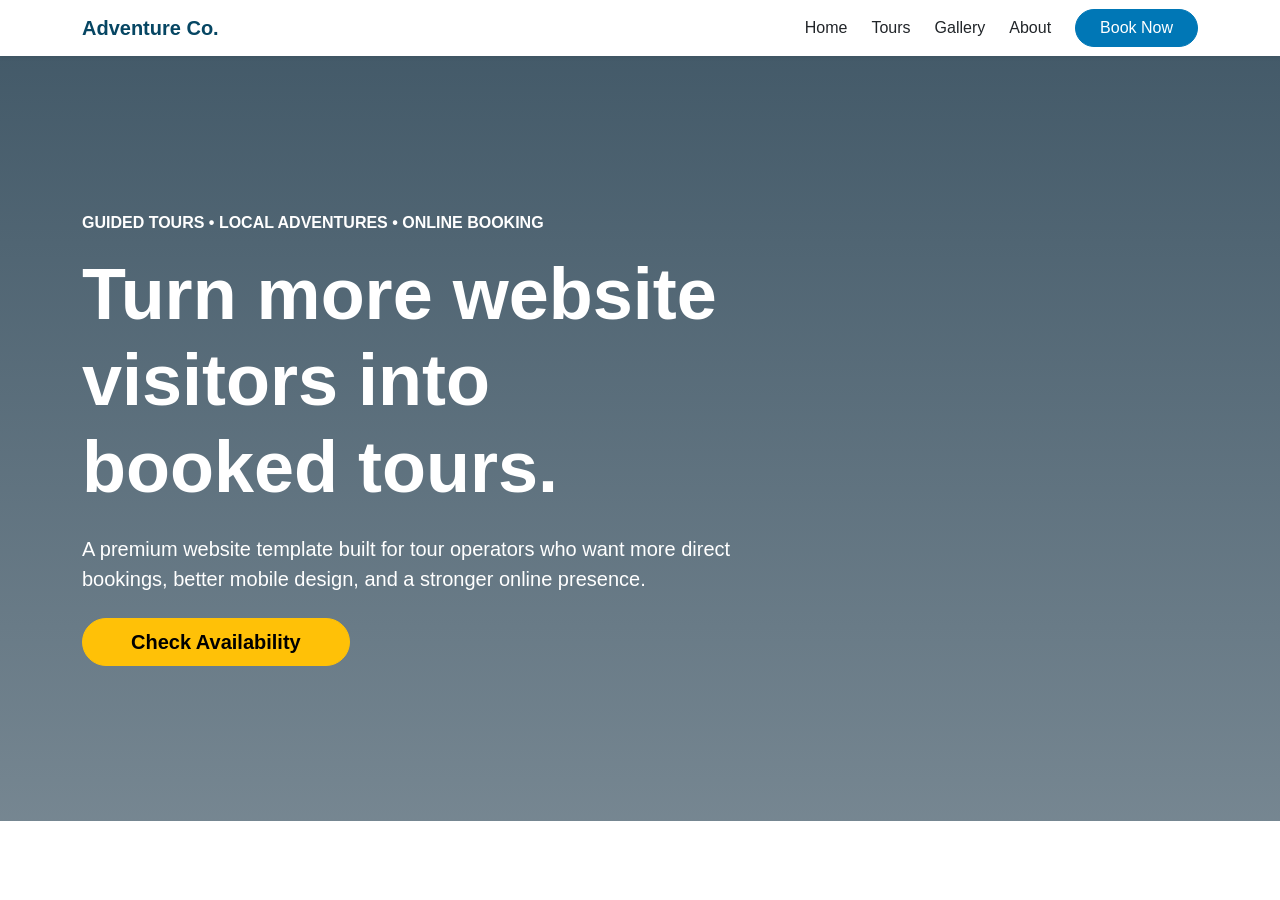
==== index.html @ 0d2ad024 "Add tourism website template" ====
<!DOCTYPE html>
<html lang="en">
<head>
<meta charset="UTF-8">
<meta name="viewport" content="width=device-width, initial-scale=1.0">

<title>Tour Operator Growth Template</title>

<link href="https://cdn.jsdelivr.net/npm/bootstrap@5.3.7/dist/css/bootstrap.min.css" rel="stylesheet">
<link rel="stylesheet" href="styles.css">

</head>

<body>

<header class="navbar navbar-expand-lg bg-white shadow-sm sticky-top">
  <div class="container">
    <a class="navbar-brand fw-bold" href="#">Adventure Co.</a>

    <nav class="ms-auto d-flex gap-4 align-items-center">
      <a href="#" class="nav-link">Home</a>
      <a href="#" class="nav-link">Tours</a>
      <a href="#" class="nav-link">Gallery</a>
      <a href="#" class="nav-link">About</a>
      <a href="#" class="btn btn-primary rounded-pill px-4">Book Now</a>
    </nav>
  </div>
</header>

<section class="hero d-flex align-items-center text-white">
  <div class="container">
    <div class="col-lg-7">
      <p class="text-uppercase fw-bold mb-3">Guided Tours • Local Adventures • Online Booking</p>
      <h1 class="display-2 fw-bold mb-4">Turn more website visitors into booked tours.</h1>
      <p class="lead mb-4">A premium website template built for tour operators who want more direct bookings, better mobile design, and a stronger online presence.</p>
      <a href="#" class="btn btn-warning btn-lg rounded-pill px-5 fw-bold">Check Availability</a>
    </div>
  </div>
</section>
<script src="script.js"></script>

</body>
</html>
---- styles.css ----
body {
  font-family: Arial, Helvetica, sans-serif;
}

.hero {
  min-height: 85vh;
  background:
    linear-gradient(rgba(5, 35, 55, 0.75), rgba(5, 35, 55, 0.55)),
    url("https://images.unsplash.com/photo-1507525428034-b723cf961d3e?auto=format&fit=crop&w=1800&q=80");
  background-size: cover;
  background-position: center;
}

.navbar-brand {
  color: #064663;
}

.btn-primary {
  background: #0077b6;
  border-color: #0077b6;
}
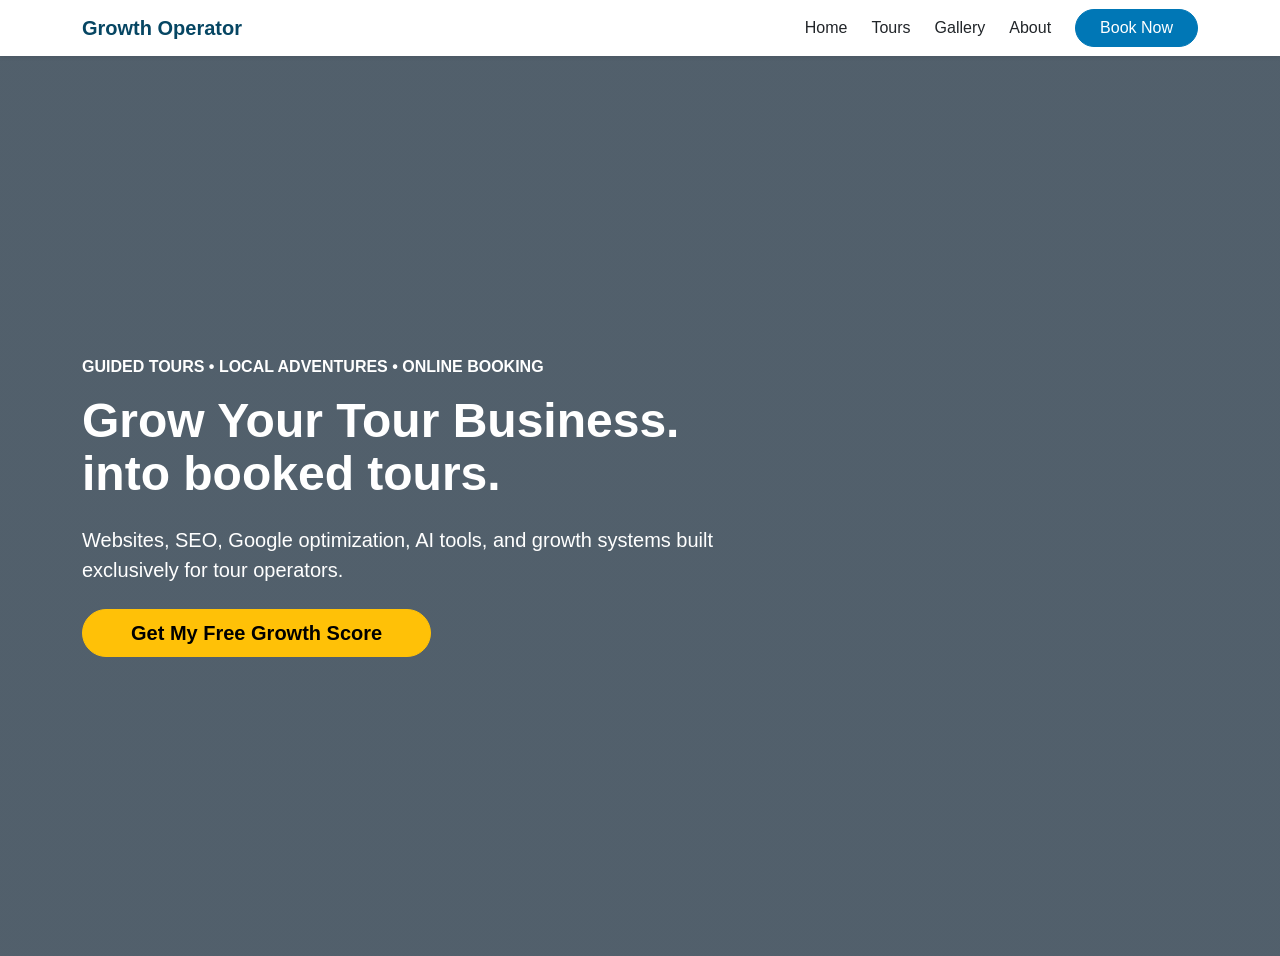
==== commit d372cfbf: "Built first version of Growth Score assessment" ====
--- a/index.html
+++ b/index.html
@@ -15,7 +15,7 @@
 
 <header class="navbar navbar-expand-lg bg-white shadow-sm sticky-top">
   <div class="container">
-    <a class="navbar-brand fw-bold" href="#">Adventure Co.</a>
+    <a class="navbar-brand fw-bold" href="#">Growth Operator</a>
 
     <nav class="ms-auto d-flex gap-4 align-items-center">
       <a href="#" class="nav-link">Home</a>
@@ -31,9 +31,9 @@
   <div class="container">
     <div class="col-lg-7">
       <p class="text-uppercase fw-bold mb-3">Guided Tours • Local Adventures • Online Booking</p>
-      <h1 class="display-2 fw-bold mb-4">Turn more website visitors into booked tours.</h1>
-      <p class="lead mb-4">A premium website template built for tour operators who want more direct bookings, better mobile design, and a stronger online presence.</p>
-      <a href="#" class="btn btn-warning btn-lg rounded-pill px-5 fw-bold">Check Availability</a>
+      <h1 class="display-2 fw-bold mb-4">Grow Your Tour Business. into booked tours.</h1>
+      <p class="lead mb-4">Websites, SEO, Google optimization, AI tools, and growth systems built exclusively for tour operators.</p>
+      <a href="#" class="btn btn-warning btn-lg rounded-pill px-5 fw-bold">Get My Free Growth Score</a>
     </div>
   </div>
 </section>
--- a/styles.css
+++ b/styles.css
@@ -18,4 +18,92 @@
 .btn-primary {
   background: #0077b6;
   border-color: #0077b6;
+}/* ==========================
+   Growth Score Page
+========================== */
+
+.hero {
+    min-height: 100vh;
+    background:
+        linear-gradient(rgba(8,28,45,.70), rgba(8,28,45,.70)),
+        url("Assets/hero.jpg");
+    background-size: cover;
+    background-position: center;
+    display: flex;
+    justify-content: center;
+    align-items: center;
+    padding: 60px 20px;
+}
+
+.hero-content{
+    max-width:700px;
+    width:100%;
+    background:white;
+    border-radius:18px;
+    padding:50px;
+    box-shadow:0 25px 60px rgba(0,0,0,.25);
+}
+
+.eyebrow{
+    color:#0b7dc4;
+    font-weight:700;
+    letter-spacing:2px;
+    text-transform:uppercase;
+    margin-bottom:10px;
+}
+
+.hero h1{
+    font-size:48px;
+    line-height:1.1;
+    margin-bottom:20px;
+}
+
+.hero-text{
+    font-size:20px;
+    color:#666;
+    margin-bottom:35px;
+}
+
+.progress{
+    display:inline-block;
+    background:#e9f4ff;
+    color:#0b7dc4;
+    padding:10px 18px;
+    border-radius:30px;
+    font-weight:700;
+    margin-bottom:30px;
+}
+
+form{
+    display:flex;
+    flex-direction:column;
+    gap:18px;
+}
+
+label{
+    font-weight:600;
+}
+
+input,
+select{
+    padding:16px;
+    border:1px solid #ddd;
+    border-radius:10px;
+    font-size:16px;
+}
+
+button{
+    margin-top:15px;
+    background:#0b7dc4;
+    color:white;
+    border:none;
+    border-radius:12px;
+    padding:18px;
+    font-size:18px;
+    cursor:pointer;
+    transition:.2s;
+}
+
+button:hover{
+    transform:translateY(-2px);
 }
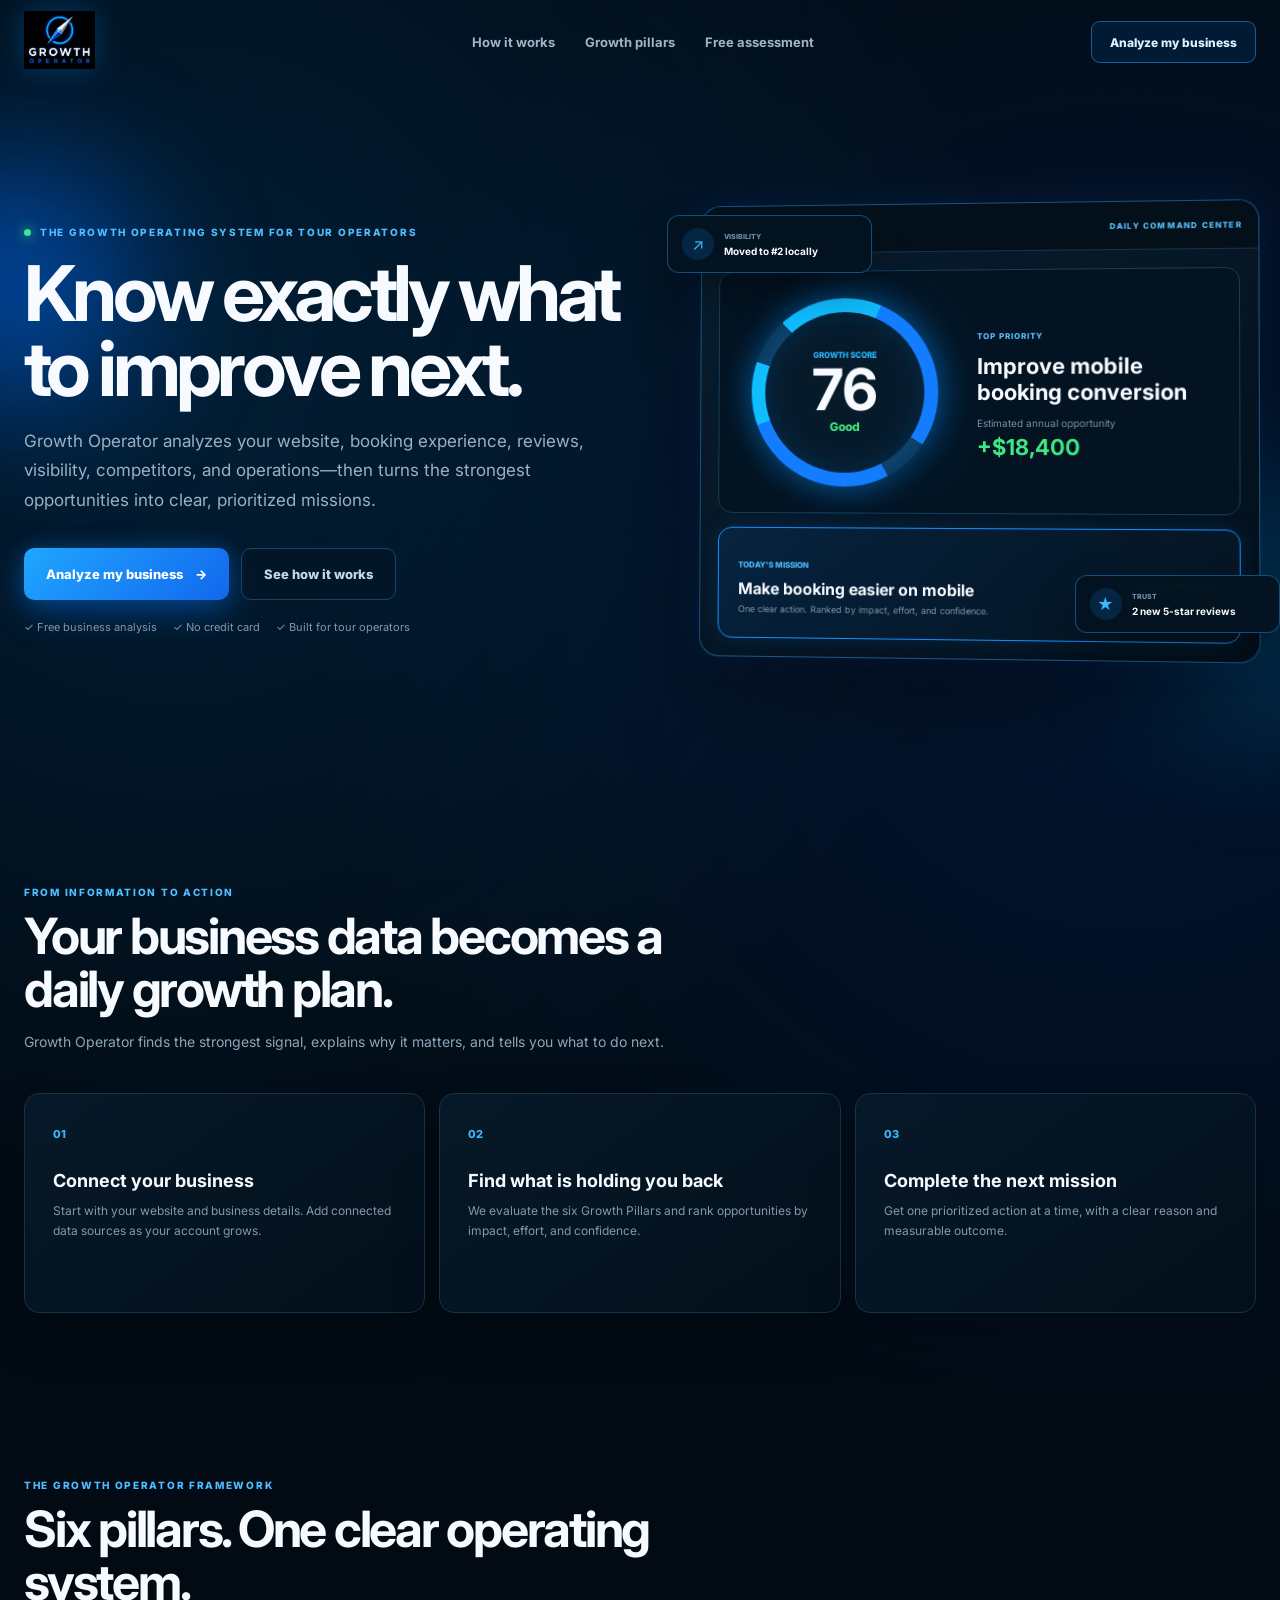
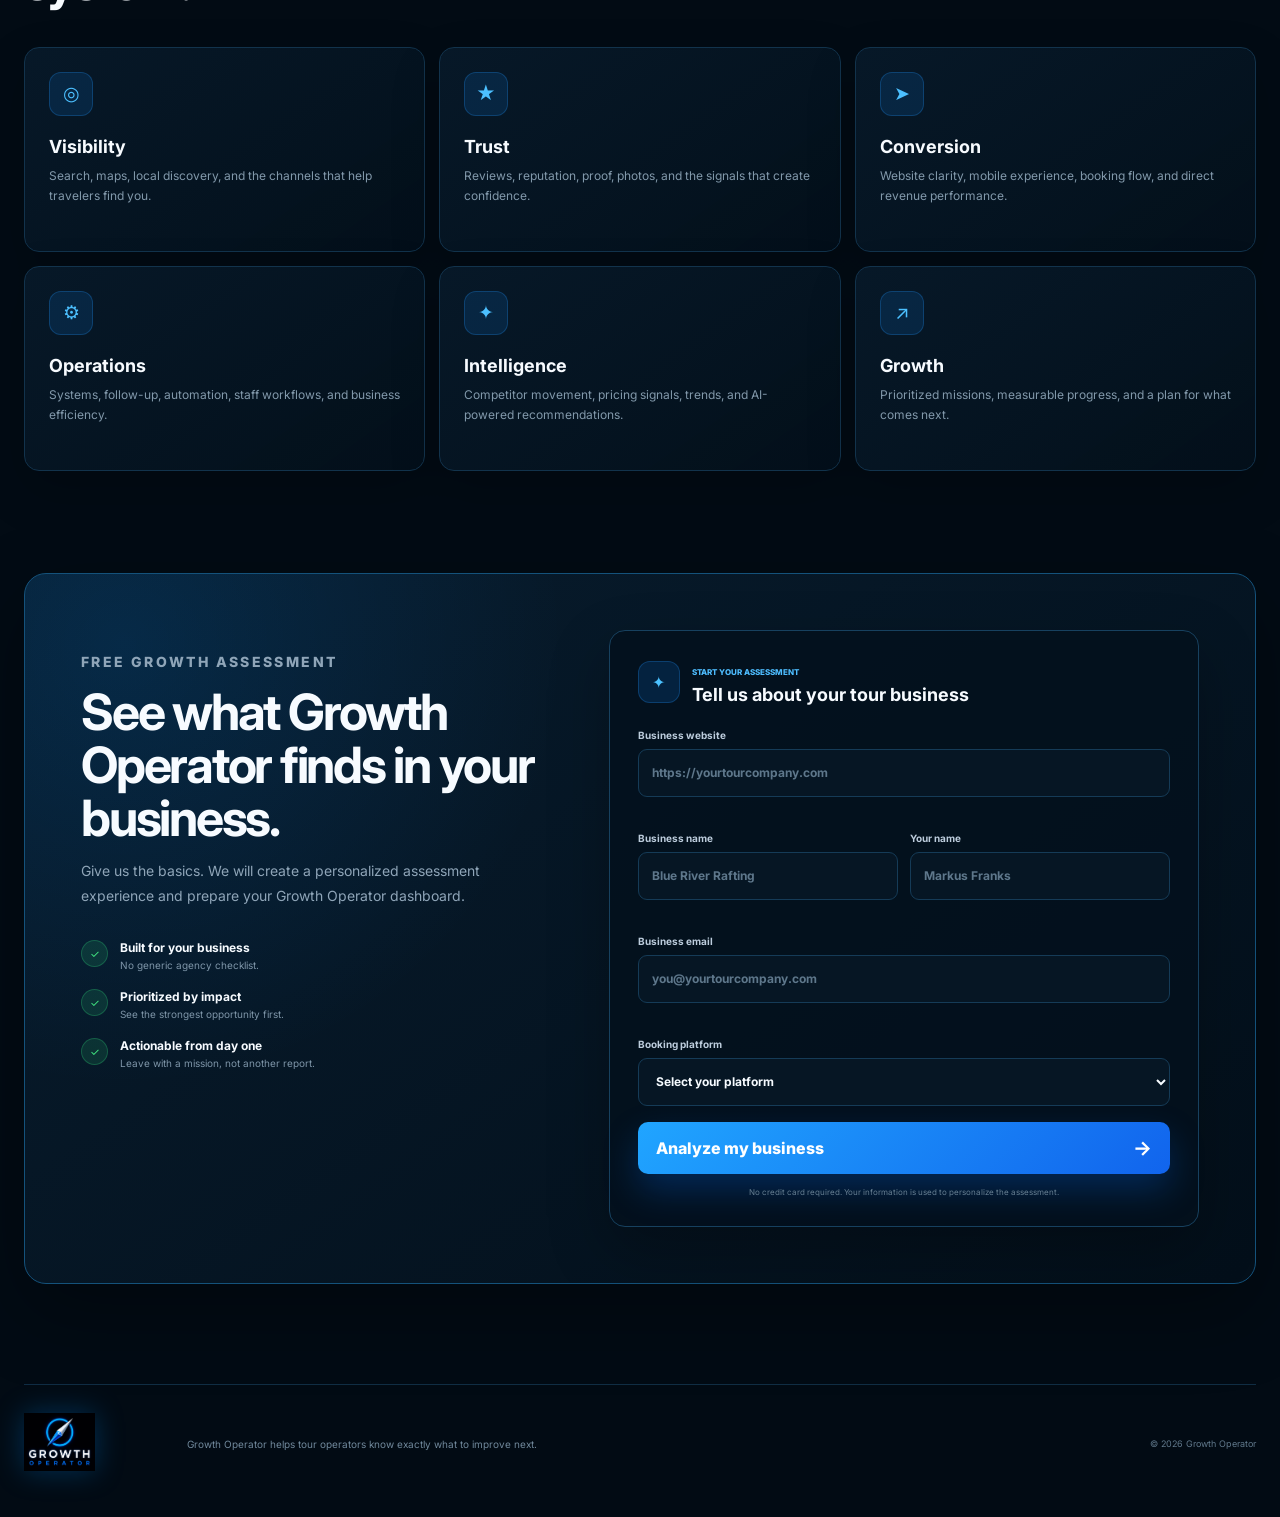
==== commit 7677af57: "feat: connect personalized growth analysis to mission workflow - Add Growth Brief and more human ope" ====
--- a/index.html
+++ b/index.html
@@ -1,43 +1,110 @@
 <!DOCTYPE html>
 <html lang="en">
 <head>
-<meta charset="UTF-8">
-<meta name="viewport" content="width=device-width, initial-scale=1.0">
+  <meta charset="UTF-8">
+  <meta name="viewport" content="width=device-width, initial-scale=1.0">
+  <meta name="description" content="Growth Operator analyzes your tour business and tells you exactly what to improve next.">
+  <title>Growth Operator — Know What To Improve Next</title>
+  <link rel="icon" href="Assets/favicon.svg" type="image/svg+xml">
+  <link rel="stylesheet" href="styles.css">
+</head>
+<body class="assessment-page">
+  <header class="public-header">
+    <a class="public-brand" href="index.html" aria-label="Growth Operator home">
+      <img src="Assets/growth-operator-logo.png" alt="Growth Operator">
+    </a>
+    <nav class="public-nav" aria-label="Main navigation">
+      <a href="#how-it-works">How it works</a>
+      <a href="#pillars">Growth pillars</a>
+      <a href="#assessment">Free assessment</a>
+    </nav>
+    <a class="header-cta" href="#assessment">Analyze my business</a>
+  </header>
 
-<title>Tour Operator Growth Template</title>
+  <main>
+    <section class="assessment-hero">
+      <div class="hero-glow hero-glow-one"></div>
+      <div class="hero-glow hero-glow-two"></div>
+      <div class="hero-copy">
+        <p class="hero-kicker"><span></span> THE GROWTH OPERATING SYSTEM FOR TOUR OPERATORS</p>
+        <h1>Know exactly what to improve next.</h1>
+        <p class="hero-subtitle">Growth Operator analyzes your website, booking experience, reviews, visibility, competitors, and operations—then turns the strongest opportunities into clear, prioritized missions.</p>
+        <div class="hero-actions">
+          <a class="hero-primary" href="#assessment">Analyze my business <span>→</span></a>
+          <a class="hero-secondary" href="#how-it-works">See how it works</a>
+        </div>
+        <div class="hero-proof" aria-label="Assessment benefits">
+          <span>✓ Free business analysis</span><span>✓ No credit card</span><span>✓ Built for tour operators</span>
+        </div>
+      </div>
 
-<link href="https://cdn.jsdelivr.net/npm/bootstrap@5.3.7/dist/css/bootstrap.min.css" rel="stylesheet">
-<link rel="stylesheet" href="styles.css">
+      <div class="hero-product" aria-label="Growth Operator product preview">
+        <div class="preview-window">
+          <div class="preview-topbar"><span class="preview-dot"></span><span class="preview-dot"></span><span class="preview-dot"></span><small>DAILY COMMAND CENTER</small></div>
+          <div class="preview-body">
+            <div class="preview-score-card">
+              <div class="mini-score-ring"><div><small>GROWTH SCORE</small><strong>76</strong><span>Good</span></div></div>
+              <div class="preview-score-copy"><small>TOP PRIORITY</small><strong>Improve mobile booking conversion</strong><p>Estimated annual opportunity</p><b>+$18,400</b></div>
+            </div>
+            <div class="preview-mission-card"><div><small>TODAY'S MISSION</small><strong>Make booking easier on mobile</strong><p>One clear action. Ranked by impact, effort, and confidence.</p></div><span>94% confidence</span></div>
+          </div>
+        </div>
+        <div class="floating-insight insight-one"><span class="insight-icon">↗</span><div><small>VISIBILITY</small><strong>Moved to #2 locally</strong></div></div>
+        <div class="floating-insight insight-two"><span class="insight-icon">★</span><div><small>TRUST</small><strong>2 new 5-star reviews</strong></div></div>
+      </div>
+    </section>
 
-</head>
+    <section class="how-section" id="how-it-works">
+      <div class="section-intro"><p class="section-kicker">FROM INFORMATION TO ACTION</p><h2>Your business data becomes a daily growth plan.</h2><p>Growth Operator finds the strongest signal, explains why it matters, and tells you what to do next.</p></div>
+      <div class="how-grid">
+        <article><span>01</span><h3>Connect your business</h3><p>Start with your website and business details. Add connected data sources as your account grows.</p></article>
+        <article><span>02</span><h3>Find what is holding you back</h3><p>We evaluate the six Growth Pillars and rank opportunities by impact, effort, and confidence.</p></article>
+        <article><span>03</span><h3>Complete the next mission</h3><p>Get one prioritized action at a time, with a clear reason and measurable outcome.</p></article>
+      </div>
+    </section>
 
-<body>
+    <section class="pillars-section" id="pillars">
+      <div class="section-intro"><p class="section-kicker">THE GROWTH OPERATOR FRAMEWORK</p><h2>Six pillars. One clear operating system.</h2></div>
+      <div class="pillars-grid">
+        <article><span>◎</span><h3>Visibility</h3><p>Search, maps, local discovery, and the channels that help travelers find you.</p></article>
+        <article><span>★</span><h3>Trust</h3><p>Reviews, reputation, proof, photos, and the signals that create confidence.</p></article>
+        <article><span>➤</span><h3>Conversion</h3><p>Website clarity, mobile experience, booking flow, and direct revenue performance.</p></article>
+        <article><span>⚙</span><h3>Operations</h3><p>Systems, follow-up, automation, staff workflows, and business efficiency.</p></article>
+        <article><span>✦</span><h3>Intelligence</h3><p>Competitor movement, pricing signals, trends, and AI-powered recommendations.</p></article>
+        <article><span>↗</span><h3>Growth</h3><p>Prioritized missions, measurable progress, and a plan for what comes next.</p></article>
+      </div>
+    </section>
 
-<header class="navbar navbar-expand-lg bg-white shadow-sm sticky-top">
-  <div class="container">
-    <a class="navbar-brand fw-bold" href="#">Growth Operator</a>
+    <section class="assessment-section" id="assessment">
+      <div class="assessment-copy">
+        <p class="section-kicker">FREE GROWTH ASSESSMENT</p><h2>See what Growth Operator finds in your business.</h2>
+        <p>Give us the basics. We will create a personalized assessment experience and prepare your Growth Operator dashboard.</p>
+        <div class="assessment-promise">
+          <div><span>✓</span><p><strong>Built for your business</strong><small>No generic agency checklist.</small></p></div>
+          <div><span>✓</span><p><strong>Prioritized by impact</strong><small>See the strongest opportunity first.</small></p></div>
+          <div><span>✓</span><p><strong>Actionable from day one</strong><small>Leave with a mission, not another report.</small></p></div>
+        </div>
+      </div>
+      <form class="assessment-form" id="assessment-form" novalidate>
+        <div class="form-heading"><span class="form-logo-mark">✦</span><div><small>START YOUR ASSESSMENT</small><h3>Tell us about your tour business</h3></div></div>
+        <label>Business website<input id="business-website" name="website" type="url" placeholder="https://yourtourcompany.com" autocomplete="url" required><small class="field-error" data-error-for="business-website"></small></label>
+        <div class="form-row">
+          <label>Business name<input id="business-name" name="businessName" type="text" placeholder="Blue River Rafting" autocomplete="organization" required><small class="field-error" data-error-for="business-name"></small></label>
+          <label>Your name<input id="owner-name" name="ownerName" type="text" placeholder="Markus Franks" autocomplete="name" required><small class="field-error" data-error-for="owner-name"></small></label>
+        </div>
+        <label>Business email<input id="business-email" name="email" type="email" placeholder="you@yourtourcompany.com" autocomplete="email" required><small class="field-error" data-error-for="business-email"></small></label>
+        <label>Booking platform<select id="booking-platform" name="bookingPlatform"><option value="">Select your platform</option><option>FareHarbor</option><option>Peek Pro</option><option>Rezdy</option><option>Checkfront</option><option>Bókun</option><option>Xola</option><option>Other</option><option>Not sure</option></select></label>
+        <button class="assessment-submit" id="assessment-submit" type="submit"><span>Analyze my business</span><b>→</b></button>
+        <p class="form-note">No credit card required. Your information is used to personalize the assessment.</p>
+      </form>
+    </section>
+  </main>
 
-    <nav class="ms-auto d-flex gap-4 align-items-center">
-      <a href="#" class="nav-link">Home</a>
-      <a href="#" class="nav-link">Tours</a>
-      <a href="#" class="nav-link">Gallery</a>
-      <a href="#" class="nav-link">About</a>
-      <a href="#" class="btn btn-primary rounded-pill px-4">Book Now</a>
-    </nav>
+  <footer class="public-footer"><a class="footer-brand" href="index.html"><img src="Assets/growth-operator-logo.png" alt="Growth Operator"></a><p>Growth Operator helps tour operators know exactly what to improve next.</p><small>© <span id="footer-year"></span> Growth Operator</small></footer>
+
+  <div class="scan-overlay" id="scan-overlay" aria-hidden="true">
+    <div class="scan-panel"><img src="Assets/growth-operator-logo.png" alt="" aria-hidden="true"><p class="section-kicker">GROWTH OPERATOR</p><h2>Preparing your business analysis</h2><p id="scan-business-label">Connecting to your business...</p><div class="scan-progress"><span id="scan-progress-bar"></span></div><div class="scan-status" id="scan-status" aria-live="polite"></div><button class="scan-cancel" id="scan-cancel" type="button">Cancel</button></div>
   </div>
-</header>
-
-<section class="hero d-flex align-items-center text-white">
-  <div class="container">
-    <div class="col-lg-7">
-      <p class="text-uppercase fw-bold mb-3">Guided Tours • Local Adventures • Online Booking</p>
-      <h1 class="display-2 fw-bold mb-4">Grow Your Tour Business. into booked tours.</h1>
-      <p class="lead mb-4">Websites, SEO, Google optimization, AI tools, and growth systems built exclusively for tour operators.</p>
-      <a href="#" class="btn btn-warning btn-lg rounded-pill px-5 fw-bold">Get My Free Growth Score</a>
-    </div>
-  </div>
-</section>
-<script src="script.js"></script>
-
+  <script src="script.js"></script>
 </body>
 </html>
--- a/styles.css
+++ b/styles.css
@@ -1,109 +1,133 @@
-body {
-  font-family: Arial, Helvetica, sans-serif;
+@import url('https://fonts.googleapis.com/css2?family=Inter:wght@400;500;600;700;800&display=swap');
+
+:root{--bg:#020c17;--bg-2:#061322;--panel:#071827;--panel-2:#0a1d2f;--line:#12324b;--text:#f7fbff;--muted:#8ea4b8;--blue:#168cff;--blue-2:#00b8ff;--green:#40dd78;--gold:#ffc21a;--purple:#bb4cff;--orange:#ff792a;--shadow:0 18px 45px rgba(0,0,0,.32)}
+*{box-sizing:border-box}html{scroll-behavior:smooth}body{margin:0;background:radial-gradient(circle at 60% -10%,rgba(0,121,255,.1),transparent 32%),var(--bg);color:var(--text);font-family:Inter,Arial,sans-serif;min-width:1180px}button,a{font:inherit}.app-shell{display:grid;grid-template-columns:188px 1fr;min-height:100vh}.sidebar{position:sticky;top:0;height:100vh;padding:18px 14px 16px;border-right:1px solid var(--line);background:linear-gradient(180deg,#020c16 0%,#04111d 100%);display:flex;flex-direction:column;z-index:20}.brand{display:flex;align-items:center;gap:12px;text-decoration:none;color:white;margin:0 4px 20px}.brand-mark{width:58px;height:58px;border-radius:50%;display:grid;place-items:center;position:relative;background:radial-gradient(circle,#0d2640 35%,#006fff 38%,#00b6ff 52%,transparent 55%);filter:drop-shadow(0 0 14px rgba(0,140,255,.8))}.brand-mark span{width:34px;height:8px;border-radius:100% 10% 100% 10%;background:white;transform:rotate(-43deg);box-shadow:0 0 8px white}.brand-name{display:grid;gap:3px;letter-spacing:.17em}.brand-name strong{font-size:14px}.brand-name small{font-size:11px;color:#18b7ff;font-weight:800}.nav{display:grid;gap:3px}.nav-link{height:39px;border-radius:8px;display:flex;align-items:center;gap:11px;padding:0 11px;color:#a9b9c8;text-decoration:none;font-size:12px;font-weight:600;transition:.2s}.nav-link span{width:19px;text-align:center;font-size:15px}.nav-link:hover,.nav-link.active{background:linear-gradient(90deg,rgba(18,129,255,.22),rgba(18,129,255,.07));color:#eaf7ff;box-shadow:inset 0 0 0 1px rgba(27,146,255,.09)}.nav-link.active span{color:#4cb5ff}.sidebar-card{border:1px solid var(--line);border-radius:10px;background:#061625;padding:10px;margin-top:14px}.user-card{display:flex;gap:9px;align-items:center}.mini-avatar,.avatar{display:grid;place-items:center;border-radius:50%;background:linear-gradient(145deg,#1b9eff,#1268dc);color:#fff;font-weight:800}.mini-avatar{width:30px;height:30px;font-size:10px}.sidebar-card div,.sidebar-card{font-size:10px}.sidebar-card strong{display:block;font-size:10px}.sidebar-card small{display:block;color:var(--muted);margin-top:3px}.plan-card button{width:100%;margin-top:10px;border:1px solid #16507c;background:transparent;color:#25b6ff;border-radius:6px;padding:7px;font-size:10px;font-weight:700}.sidebar-help{margin-top:auto;display:flex;gap:9px;align-items:center;color:#b7c4d0;font-size:10px}.sidebar-help>span{width:23px;height:23px;display:grid;place-items:center;border:1px solid var(--line);border-radius:50%}.sidebar-help small{display:block;color:var(--muted);margin-top:2px}.main-content{padding:20px 24px 32px;max-width:1510px;width:100%;margin:0 auto}.topbar{display:flex;align-items:center;justify-content:space-between;margin-bottom:16px}.topbar h1{margin:3px 0 5px;font-size:29px;letter-spacing:-.035em}.topbar h1 span{font-size:22px}.topbar>div>p:last-child{margin:0;color:var(--muted);font-size:12px}.eyebrow{margin:0;color:#55b9ff;font-size:9px;font-weight:800;letter-spacing:.17em}.top-actions{display:flex;align-items:center;gap:10px}.date-control,.icon-button,.avatar{border:1px solid var(--line);background:#061523;color:#c9d7e4}.date-control{height:39px;border-radius:9px;padding:0 14px;display:flex;align-items:center;gap:10px;font-size:11px;font-weight:700}.icon-button{width:39px;height:39px;border-radius:50%;position:relative}.icon-button b{position:absolute;top:-3px;right:-2px;background:#167cff;color:white;border-radius:12px;padding:2px 5px;font-size:8px}.avatar{width:39px;height:39px;border:2px solid #27465e;font-size:10px}.card{background:linear-gradient(145deg,rgba(9,29,47,.97),rgba(4,19,32,.98));border:1px solid var(--line);box-shadow:var(--shadow);border-radius:13px}.summary-grid{display:grid;grid-template-columns:445px 1fr;gap:12px}.score-overview{min-height:196px;display:grid;grid-template-columns:240px 1fr;padding:16px}.score-ring{width:184px;height:184px;border-radius:50%;margin:auto;display:grid;place-items:center;background:conic-gradient(var(--blue-2) 0 76%,rgba(18,55,84,.85) 76% 100%);box-shadow:0 0 32px rgba(0,142,255,.34);position:relative}.score-ring:before{content:"";position:absolute;inset:14px;border-radius:50%;background:radial-gradient(circle,#081a29 55%,#061421 73%);box-shadow:inset 0 0 28px rgba(0,122,255,.24)}.score-ring div{position:relative;text-align:center;display:grid}.score-ring small{font-size:9px;color:#25a8ff;font-weight:800}.score-ring strong{font-size:55px;line-height:1.08}.score-ring span{font-size:12px;color:var(--green);font-weight:700}.score-trend{display:flex;flex-direction:column;justify-content:center}.score-trend strong{font-size:17px}.score-trend span{color:var(--muted);font-size:11px;margin:3px 0 10px}.score-trend svg{width:100%;height:70px;overflow:visible}.score-trend polyline{fill:none;stroke:#149dff;stroke-width:3;filter:drop-shadow(0 0 5px #078bff)}.score-trend small{color:#8098ab;font-size:9px}.kpi-area{display:grid;gap:12px}.kpi-strip{display:grid;grid-template-columns:repeat(4,1fr);gap:10px}.kpi-card{min-height:112px;padding:14px;text-align:center;position:relative}.kpi-card .kpi-icon{position:absolute;left:15px;top:15px;width:34px;height:34px;border-radius:50%;display:grid;place-items:center;background:#0a2639;font-size:16px}.kpi-card strong{display:block;font-size:25px;margin-top:4px}.kpi-card p{font-size:10px;color:#c3d0dc;margin:5px 0}.kpi-card small{font-size:9px;font-weight:700}.kpi-card.green strong,.kpi-card.green small{color:var(--green)}.kpi-card.gold strong,.kpi-card.gold small{color:var(--gold)}.kpi-card.purple strong,.kpi-card.purple small{color:var(--purple)}.kpi-card.orange strong,.kpi-card.orange small{color:var(--orange)}.green .kpi-icon{color:var(--green);border:1px solid rgba(64,221,120,.3)}.gold .kpi-icon{color:var(--gold);border:1px solid rgba(255,194,26,.3)}.purple .kpi-icon{color:var(--purple);border:1px solid rgba(187,76,255,.3)}.orange .kpi-icon{color:var(--orange);border:1px solid rgba(255,121,42,.3)}.streak-card{min-height:72px;padding:11px 18px;display:flex;align-items:center;justify-content:space-between}.streak-copy{display:flex;gap:12px;align-items:center}.streak-copy strong{font-size:12px;display:block}.streak-copy small{font-size:9px;color:var(--muted)}.streak-logo,.plan-logo{width:36px;height:36px;border:2px solid #1597ff;border-radius:50%;display:grid;place-items:center;color:white;box-shadow:0 0 15px rgba(0,148,255,.5);transform:rotate(-35deg)}.streak-track{display:flex;align-items:center;position:relative}.streak-track:before{content:"";position:absolute;left:12px;right:12px;height:4px;background:#167ef0;box-shadow:0 0 10px #138dff}.streak-track i{position:relative;width:26px;height:26px;border-radius:50%;display:grid;place-items:center;background:#157ff1;margin-left:18px;font-style:normal;font-size:10px;box-shadow:0 0 9px rgba(0,139,255,.6)}.streak-track .current{background:white;color:#1678e8;border:3px solid #168cff;font-weight:800;font-size:12px}.mission-layout{display:grid;grid-template-columns:minmax(0,2.15fr) minmax(330px,.85fr);gap:12px;margin-top:12px}.mission-card{min-height:330px;padding:19px 23px 0;overflow:hidden;position:relative}.glow-card{border-color:#168cff;box-shadow:0 0 0 1px rgba(18,145,255,.5),0 0 25px rgba(0,127,255,.35),var(--shadow)}.mission-label{display:flex;align-items:center;gap:8px;color:#1cb1ff;font-size:9px;font-weight:800;letter-spacing:.06em}.mission-label>span{width:25px;height:25px;border-radius:50%;display:grid;place-items:center;background:#10325a;color:#55c2ff}.mission-label b{margin-left:auto;color:#ff8a18}.mission-content{display:grid;grid-template-columns:minmax(440px,1fr) 175px 190px;gap:20px;height:287px}.mission-copy{padding-top:14px}.mission-title-row{display:flex;align-items:flex-start;gap:16px}.mission-number{width:54px;height:62px;display:grid;place-items:center;font-size:25px;font-weight:800;background:#071827;clip-path:polygon(50% 0,90% 20%,90% 80%,50% 100%,10% 80%,10% 20%);border:1px solid #168cff;filter:drop-shadow(0 0 10px rgba(0,142,255,.7));flex:0 0 auto}.mission-title-row h2{font-size:29px;line-height:1.11;margin:4px 0 0;letter-spacing:-.035em}.mission-copy>p{max-width:590px;color:#9cb0c1;font-size:11px;line-height:1.7;margin:12px 0 15px}.mission-metrics{display:grid;grid-template-columns:1fr 1fr 1.15fr;gap:12px}.mission-metrics>div{padding-right:10px;border-right:1px solid var(--line)}.mission-metrics>div:last-child{border:0}.mission-metrics small{font-size:8px;color:#7f96a9;font-weight:800;display:block;margin-bottom:6px}.mission-metrics strong{font-size:12px}.dot{width:10px;height:10px;border-radius:50%;display:inline-block;margin-right:6px}.dot.easy{background:var(--green);box-shadow:0 0 8px var(--green)}.confidence{color:var(--green);display:block}.confidence-bar{display:block;height:5px;background:#122b3e;border-radius:4px;margin-top:5px}.confidence-bar i{display:block;width:94%;height:100%;border-radius:4px;background:var(--green);box-shadow:0 0 7px rgba(64,221,120,.55)}.mission-actions{display:flex;gap:10px;margin-top:15px}.primary-button,.secondary-button{height:42px;border-radius:7px;padding:0 24px;font-weight:800;font-size:11px;cursor:pointer}.primary-button{border:0;color:white;background:linear-gradient(135deg,#1b9cff,#1468ed);box-shadow:0 0 18px rgba(0,130,255,.38)}.secondary-button{border:1px solid #1b5986;color:#cde8fb;background:rgba(4,18,30,.65)}.revenue-box{align-self:start;margin-top:52px;border:1px solid var(--line);border-radius:8px;padding:15px;background:rgba(5,20,33,.78)}.revenue-box small{font-size:8px;color:#8498aa;font-weight:800}.revenue-box strong{display:block;font-size:26px;margin:7px 0}.revenue-box span{font-size:10px;color:#a7b7c4}.phone-preview{align-self:end;height:267px;width:174px;border:5px solid #849bb1;border-radius:27px 27px 0 0;transform:rotate(2.5deg);background:#02080d;padding:7px;box-shadow:0 0 22px rgba(80,166,255,.42);position:relative}.phone-speaker{position:absolute;top:5px;left:50%;transform:translateX(-50%);width:45px;height:5px;border-radius:4px;background:#31404c}.phone-screen{height:100%;border-radius:18px 18px 0 0;background:linear-gradient(rgba(2,8,13,.2),rgba(2,8,13,.9)),radial-gradient(circle at 70% 5%,#6b421f,#10202e 65%);padding:13px 9px;color:white;overflow:hidden}.phone-screen small{font-size:7px}.phone-screen p{font-size:7px;margin:10px 0 24px}.phone-screen h3{font-size:17px;line-height:1.2;margin:0 0 6px}.phone-screen span{font-size:7px;color:#d6dde3}.phone-screen button{display:block;border:0;border-radius:3px;background:#147ae7;color:white;font-size:7px;padding:8px 13px;margin:12px 0}.phone-image{background:#fff;margin:0 -9px;padding:9px;height:82px;display:flex;gap:4px}.phone-image i{flex:1;border-radius:4px;background:linear-gradient(135deg,#ff9250,#35a9d8)}.health-card{padding:18px 19px}.section-heading{display:flex;justify-content:space-between;align-items:flex-start;margin-bottom:14px}.section-heading h2{font-size:16px;margin:4px 0 0}.text-button{border:0;background:transparent;color:#22a9ff;font-size:9px;font-weight:700}.health-list{display:grid;gap:12px}.health-row{display:grid;grid-template-columns:42px 1fr 55px;gap:10px;align-items:center;background:transparent;border:0;color:inherit;text-align:left;padding:4px;cursor:pointer}.health-row:hover{transform:translateX(3px)}.health-icon,.timeline-icon,.opportunity-icon{border-radius:50%;display:grid;place-items:center}.health-icon{width:36px;height:36px;font-size:16px}.health-icon.blue,.timeline-icon.blue,.opportunity-icon.blue{background:rgba(18,142,255,.17);color:#43b8ff}.health-icon.green,.timeline-icon.green{background:rgba(64,221,120,.15);color:var(--green)}.health-icon.orange{background:rgba(255,121,42,.16);color:var(--orange)}.health-icon.purple,.timeline-icon.purple,.opportunity-icon.purple{background:rgba(187,76,255,.16);color:var(--purple)}.health-row div strong{font-size:11px}.health-row div>span{display:block;height:5px;border-radius:5px;background:#112c40;margin-top:8px}.health-row div>span i{display:block;width:var(--value);height:100%;border-radius:5px;background:linear-gradient(90deg,#168cff,#4cb7ff);box-shadow:0 0 8px rgba(0,145,255,.35)}.health-row:nth-child(2) div>span i{background:var(--green)}.health-row:nth-child(3) div>span i{background:var(--orange)}.health-row:nth-child(4) div>span i{background:var(--purple)}.health-row>b{font-size:11px;text-align:right}.lower-grid{display:grid;grid-template-columns:1fr 1.23fr;gap:12px;margin-top:12px}.activity-card,.opportunity-card{padding:17px 20px}.timeline{display:grid}.timeline article{display:grid;grid-template-columns:36px 1fr auto;gap:12px;align-items:center;padding:8px 0;border-bottom:1px solid rgba(18,50,75,.7)}.timeline article:last-child{border:0}.timeline-icon{width:31px;height:31px;font-size:13px}.timeline strong{font-size:10px}.timeline p{margin:3px 0 0;color:#9baebd;font-size:9px}.timeline time{font-size:8px;color:#8497a8}.positive{color:var(--green)!important}.blue-text{color:#28a8ff!important}.opportunity-list{display:grid}.opportunity-list button{display:grid;grid-template-columns:36px 1fr 90px 12px;gap:10px;align-items:center;background:transparent;border:0;color:inherit;text-align:left;padding:10px 0;border-bottom:1px solid rgba(18,50,75,.7);cursor:pointer}.opportunity-list button:last-child{border:0}.opportunity-list button:hover{background:rgba(255,255,255,.018)}.opportunity-icon{width:34px;height:34px}.opportunity-icon.gold{background:rgba(255,194,26,.14);color:var(--gold)}.opportunity-list strong{font-size:10px}.opportunity-list p{font-size:9px;color:#91a7b8;margin:3px 0 0}.opportunity-list em{font-style:normal;color:var(--gold);border:1px solid rgba(255,194,26,.35);border-radius:4px;padding:2px 5px;margin-left:6px}.opportunity-list .easy-tag{color:var(--green);border-color:rgba(64,221,120,.35)}.opportunity-list b{text-align:right;font-size:12px}.opportunity-list b small{display:block;font-size:8px;color:#a1b1bd;font-weight:500}.opportunity-list>button>i{font-style:normal;font-size:18px;color:#7290a7}.plan-banner{margin-top:12px;min-height:65px;padding:10px 18px;display:grid;grid-template-columns:44px 1fr auto;align-items:center;gap:13px;border-color:#0f72be;box-shadow:0 0 18px rgba(0,121,255,.2)}.plan-banner strong{font-size:11px}.plan-banner p{font-size:9px;color:#9bb0c1;margin:4px 0 0}.modal-backdrop{position:fixed;inset:0;background:rgba(0,7,13,.75);backdrop-filter:blur(8px);display:grid;place-items:center;z-index:100;opacity:0;pointer-events:none;transition:.2s}.modal-backdrop.open{opacity:1;pointer-events:auto}.modal{width:min(520px,90vw);background:linear-gradient(145deg,#0a2033,#06131f);border:1px solid #1a5f92;border-radius:16px;padding:28px;box-shadow:0 30px 90px rgba(0,0,0,.55),0 0 30px rgba(0,132,255,.24);position:relative;transform:translateY(10px);transition:.2s}.modal-backdrop.open .modal{transform:none}.modal h2{font-size:25px;margin:7px 0 10px}.modal>p:not(.eyebrow){font-size:12px;color:#9db0bf;line-height:1.7}.modal-close{position:absolute;right:14px;top:12px;border:0;background:transparent;color:#9fb1bf;font-size:25px}.modal-callout{border:1px solid var(--line);border-radius:9px;padding:14px;margin:17px 0;background:rgba(1,12,21,.45);font-size:11px;line-height:1.6}.toast{position:fixed;right:24px;bottom:24px;background:#0d2740;border:1px solid #177ac1;border-radius:8px;padding:12px 16px;font-size:11px;box-shadow:var(--shadow);transform:translateY(20px);opacity:0;transition:.2s;z-index:120}.toast.show{transform:none;opacity:1}@media(max-width:1250px){.main-content{padding:18px}.summary-grid{grid-template-columns:400px 1fr}.mission-content{grid-template-columns:minmax(380px,1fr) 150px 165px}.mission-title-row h2{font-size:25px}}
+
+/* =========================================================
+   BUILD 010 Ã¢â‚¬â€ PUBLIC LANDING + ASSESSMENT EXPERIENCE
+   ========================================================= */
+.assessment-page{min-width:0;overflow-x:hidden;background:radial-gradient(circle at 14% 12%,rgba(0,145,255,.14),transparent 28%),radial-gradient(circle at 88% 20%,rgba(0,86,255,.12),transparent 30%),#020b14}.assessment-page::before{content:"";position:fixed;inset:0;pointer-events:none;opacity:.28;background-image:linear-gradient(rgba(53,125,178,.06) 1px,transparent 1px),linear-gradient(90deg,rgba(53,125,178,.06) 1px,transparent 1px);background-size:44px 44px;mask-image:linear-gradient(to bottom,black,transparent 78%)}
+.public-header{position:relative;z-index:20;width:min(1240px,calc(100% - 48px));height:84px;margin:0 auto;display:flex;align-items:center;justify-content:space-between;gap:28px}.public-brand img,.footer-brand img{width:170px;max-height:58px;object-fit:contain;object-position:left center;filter:drop-shadow(0 0 14px rgba(0,145,255,.28))}.public-nav{display:flex;align-items:center;gap:30px}.public-nav a{color:#9fb4c6;font-size:13px;font-weight:700;text-decoration:none;transition:.2s}.public-nav a:hover{color:#fff}.header-cta{min-height:42px;display:inline-flex;align-items:center;justify-content:center;padding:0 18px;border:1px solid rgba(43,157,255,.5);border-radius:9px;background:rgba(12,108,204,.14);color:#dff3ff;text-decoration:none;font-size:12px;font-weight:800}
+.assessment-hero{position:relative;z-index:2;width:min(1240px,calc(100% - 48px));min-height:710px;margin:0 auto;padding:76px 0 94px;display:grid;grid-template-columns:minmax(0,1fr) minmax(500px,.93fr);align-items:center;gap:68px}.hero-glow{position:absolute;border-radius:50%;pointer-events:none;filter:blur(70px);opacity:.55}.hero-glow-one{width:240px;height:240px;background:#006eff;left:-130px;top:80px}.hero-glow-two{width:250px;height:250px;background:#00b8ff;right:-140px;bottom:60px;opacity:.2}.hero-copy{position:relative;z-index:2}.hero-kicker,.section-kicker{margin:0;color:#4fbdff;font-size:10px;font-weight:800;letter-spacing:.17em}.hero-kicker{display:flex;align-items:center;gap:9px}.hero-kicker span{width:7px;height:7px;border-radius:50%;background:#3ce98a;box-shadow:0 0 12px #3ce98a}.hero-copy h1{max-width:700px;margin:18px 0 20px;font-size:clamp(48px,6vw,82px);line-height:.98;letter-spacing:-.06em}.hero-subtitle{max-width:640px;margin:0;color:#9cb0c1;font-size:17px;line-height:1.75}.hero-actions{display:flex;align-items:center;gap:12px;margin-top:32px}.hero-primary,.hero-secondary{min-height:52px;display:inline-flex;align-items:center;justify-content:center;border-radius:10px;padding:0 22px;text-decoration:none;font-size:13px;font-weight:800}.hero-primary{gap:12px;color:#fff;background:linear-gradient(135deg,#20a6ff,#1267ed);box-shadow:0 14px 34px rgba(0,117,255,.32),0 0 22px rgba(0,153,255,.25)}.hero-secondary{border:1px solid #17466a;background:rgba(5,22,37,.7);color:#c3d9e9}.hero-proof{margin-top:20px;display:flex;flex-wrap:wrap;gap:16px;color:#7f98ab;font-size:11px}
+.hero-product{position:relative;min-height:490px;display:grid;place-items:center}.preview-window{width:100%;max-width:570px;border:1px solid rgba(40,137,207,.55);border-radius:20px;overflow:hidden;background:linear-gradient(145deg,rgba(8,29,47,.98),rgba(2,14,24,.98));box-shadow:0 35px 90px rgba(0,0,0,.45),0 0 40px rgba(0,123,255,.15);transform:perspective(1200px) rotateY(-4deg) rotateX(1deg)}.preview-topbar{height:48px;display:flex;align-items:center;gap:7px;padding:0 16px;border-bottom:1px solid rgba(29,84,123,.55);background:rgba(2,13,23,.78)}.preview-dot{width:7px;height:7px;border-radius:50%;background:#21425a}.preview-topbar small{margin-left:auto;color:#5dbfff;font-size:8px;font-weight:800;letter-spacing:.15em}.preview-body{padding:18px;display:grid;gap:14px}.preview-score-card{min-height:245px;display:grid;grid-template-columns:220px 1fr;align-items:center;gap:24px;padding:18px;border:1px solid #123e5c;border-radius:14px;background:radial-gradient(circle at 28% 50%,rgba(0,132,255,.11),transparent 34%),rgba(4,20,34,.95)}.mini-score-ring{width:190px;height:190px;display:grid;place-items:center;margin:auto;border-radius:50%;position:relative;background:conic-gradient(from -42deg,#10bdff 0 18%,#147cff 18% 46%,rgba(19,67,103,.6) 46% 54%,#147cff 54% 81%,#10bdff 81% 92%,rgba(19,67,103,.6) 92% 100%);filter:drop-shadow(0 0 16px rgba(0,148,255,.55))}.mini-score-ring::before{content:"";position:absolute;inset:14px;border-radius:50%;background:radial-gradient(circle,#071a2a 52%,#03101b 100%);box-shadow:inset 0 0 30px rgba(0,144,255,.22)}.mini-score-ring div{position:relative;text-align:center;display:grid}.mini-score-ring small{font-size:8px;color:#25b7ff;font-weight:800}.mini-score-ring strong{font-size:58px;line-height:1.04}.mini-score-ring span{font-size:12px;color:#3ee47f;font-weight:800}.preview-score-copy small{color:#5dbfff;font-size:8px;font-weight:800;letter-spacing:.12em}.preview-score-copy strong{display:block;margin:10px 0 12px;font-size:22px;line-height:1.2}.preview-score-copy p{margin:0;color:#7790a3;font-size:10px}.preview-score-copy b{display:block;margin-top:5px;color:#40e783;font-size:22px}.preview-mission-card{min-height:112px;display:flex;justify-content:space-between;gap:20px;align-items:center;padding:20px;border:1px solid #148fff;border-radius:14px;background:linear-gradient(135deg,rgba(0,123,255,.12),rgba(5,20,34,.95));box-shadow:0 0 24px rgba(0,132,255,.15)}.preview-mission-card small{color:#4dbdff;font-size:8px;font-weight:800}.preview-mission-card strong{display:block;margin:7px 0 5px;font-size:16px}.preview-mission-card p{margin:0;color:#8095a7;font-size:9px}.preview-mission-card>span{white-space:nowrap;color:#42e982;font-size:10px;font-weight:800}.floating-insight{position:absolute;display:flex;align-items:center;gap:10px;min-width:205px;padding:12px 14px;border:1px solid rgba(37,130,198,.52);border-radius:12px;background:rgba(4,19,32,.92);box-shadow:0 18px 40px rgba(0,0,0,.32);backdrop-filter:blur(14px)}.floating-insight small{display:block;color:#6d91a9;font-size:7px;font-weight:800}.floating-insight strong{display:block;margin-top:4px;font-size:10px}.insight-icon{width:32px;height:32px;border-radius:50%;display:grid;place-items:center;background:rgba(18,142,255,.16);color:#39baff}.insight-one{left:-28px;top:30px}.insight-two{right:-24px;bottom:42px}
+.how-section,.pillars-section,.assessment-section{position:relative;z-index:2;width:min(1240px,calc(100% - 48px));margin:0 auto}.how-section{padding:92px 0}.pillars-section{padding:74px 0 102px}.section-intro{max-width:720px;margin-bottom:38px}.section-intro h2,.assessment-copy h2{margin:12px 0 14px;font-size:clamp(32px,4vw,50px);letter-spacing:-.045em;line-height:1.06}.section-intro>p:last-child,.assessment-copy>p{color:#8fa5b8;font-size:14px;line-height:1.75}.how-grid{display:grid;grid-template-columns:repeat(3,1fr);gap:14px}.how-grid article,.pillars-grid article{border:1px solid #12334c;border-radius:15px;background:linear-gradient(145deg,rgba(8,27,44,.86),rgba(3,16,27,.92));box-shadow:0 20px 50px rgba(0,0,0,.18)}.how-grid article{padding:28px;min-height:220px}.how-grid article>span{font-size:11px;color:#38b8ff;font-weight:800}.how-grid h3,.pillars-grid h3{margin:28px 0 10px;font-size:18px}.how-grid p,.pillars-grid p{margin:0;color:#8299ab;font-size:12px;line-height:1.7}.pillars-grid{display:grid;grid-template-columns:repeat(3,1fr);gap:14px}.pillars-grid article{min-height:205px;padding:24px}.pillars-grid article>span{width:44px;height:44px;border-radius:12px;display:grid;place-items:center;background:rgba(19,139,255,.13);border:1px solid rgba(34,152,255,.25);color:#4cc0ff;font-size:19px}.pillars-grid h3{margin:20px 0 9px}
+.assessment-section{margin-bottom:100px;padding:56px;display:grid;grid-template-columns:.88fr 1.12fr;gap:64px;border:1px solid #14527b;border-radius:22px;background:radial-gradient(circle at 8% 10%,rgba(0,142,255,.13),transparent 34%),linear-gradient(145deg,rgba(8,29,47,.97),rgba(3,15,26,.99));box-shadow:0 28px 80px rgba(0,0,0,.32)}.assessment-copy{padding-top:20px}.assessment-promise{display:grid;gap:18px;margin-top:32px}.assessment-promise>div{display:flex;gap:12px}.assessment-promise>div>span{width:27px;height:27px;flex:0 0 27px;border-radius:50%;display:grid;place-items:center;background:rgba(51,223,124,.13);border:1px solid rgba(51,223,124,.25);color:#42e982;font-size:11px}.assessment-promise p{margin:0}.assessment-promise strong{display:block;font-size:12px}.assessment-promise small{display:block;margin-top:4px;color:#7e95a8;font-size:10px}.assessment-form{padding:28px;border:1px solid #17415f;border-radius:16px;background:rgba(3,17,29,.82);box-shadow:0 24px 60px rgba(0,0,0,.26)}.form-heading{display:flex;align-items:center;gap:12px;margin-bottom:24px}.form-logo-mark{width:42px;height:42px;border-radius:12px;display:grid;place-items:center;color:#4cc2ff;background:rgba(16,126,236,.16);border:1px solid rgba(32,153,255,.25)}.form-heading small{font-size:8px;color:#4ebdff;font-weight:800}.form-heading h3{margin:5px 0 0;font-size:18px}.assessment-form label{display:grid;gap:8px;margin-bottom:16px;color:#bdcddd;font-size:10px;font-weight:700}.assessment-form input,.assessment-form select{width:100%;height:48px;padding:0 13px;border:1px solid #153b57;border-radius:9px;outline:0;background:#061624;color:#f6fbff;font:inherit;font-size:12px;transition:.2s}.assessment-form input::placeholder{color:#5e778b}.assessment-form input:focus,.assessment-form select:focus{border-color:#158fff;box-shadow:0 0 0 3px rgba(21,143,255,.11)}.assessment-form .input-error{border-color:#ff6678}.field-error{min-height:11px;color:#ff7585;font-size:8px}.form-row{display:grid;grid-template-columns:1fr 1fr;gap:12px}.assessment-submit{width:100%;height:52px;margin-top:4px;padding:0 18px;border:0;border-radius:10px;display:flex;align-items:center;justify-content:space-between;cursor:pointer;color:#fff;background:linear-gradient(135deg,#20a5ff,#1164ed);box-shadow:0 16px 35px rgba(0,111,255,.25);font-weight:800}.assessment-submit b{font-size:20px}.assessment-submit:disabled{opacity:.65;cursor:wait}.form-note{margin:12px 0 0;text-align:center;color:#677f92;font-size:8px;line-height:1.5}
+.public-footer{position:relative;z-index:2;width:min(1240px,calc(100% - 48px));margin:0 auto;padding:28px 0 42px;border-top:1px solid #102d43;display:grid;grid-template-columns:auto 1fr auto;align-items:center;gap:28px}.footer-brand img{width:135px}.public-footer p{margin:0;color:#70889b;font-size:10px}.public-footer small{color:#60788b;font-size:9px}
+.scan-overlay{position:fixed;inset:0;z-index:1000;display:grid;place-items:center;padding:24px;background:rgba(0,7,13,.88);backdrop-filter:blur(16px);opacity:0;visibility:hidden;transition:.25s}.scan-overlay.open{opacity:1;visibility:visible}.scan-open{overflow:hidden}.scan-panel{width:min(560px,100%);padding:38px;border:1px solid #17679d;border-radius:20px;background:radial-gradient(circle at 50% 0,rgba(0,145,255,.18),transparent 34%),linear-gradient(145deg,#092136,#03111d);box-shadow:0 35px 100px rgba(0,0,0,.55);text-align:center}.scan-panel>img{width:120px;height:78px;object-fit:contain;filter:drop-shadow(0 0 18px rgba(0,145,255,.45))}.scan-panel h2{margin:12px 0 9px;font-size:30px}.scan-panel>p:not(.section-kicker){margin:0;color:#8fa5b7;font-size:12px}.scan-progress{height:7px;margin:25px 0 20px;border-radius:99px;background:#102d42;overflow:hidden}.scan-progress span{display:block;width:0;height:100%;border-radius:99px;background:linear-gradient(90deg,#166df2,#18c5ff);box-shadow:0 0 14px #119cff;transition:.5s}.scan-status{display:grid;gap:8px;text-align:left}.scan-row{min-height:44px;display:grid;grid-template-columns:27px 1fr 18px;align-items:center;gap:10px;padding:0 12px;border:1px solid #13354e;border-radius:9px;color:#6e879a;background:rgba(4,18,30,.58)}.scan-row>span{width:22px;height:22px;border-radius:50%;display:grid;place-items:center;background:#0d2b42;color:#6e8da4;font-size:8px;font-weight:800}.scan-row p{margin:0;font-size:10px;font-weight:700}.scan-row i{width:7px;height:7px;border-radius:50%;background:#315066}.scan-row.active{border-color:#147ec2;color:#dbf1ff}.scan-row.active>span{background:#127fe4;color:#fff}.scan-row.active i{background:#2fc7ff;box-shadow:0 0 10px #2fc7ff;animation:scanPulse 1s infinite}.scan-row.complete{color:#a8c0d2}.scan-row.complete>span{background:rgba(55,222,123,.16);color:#40e17e}.scan-row.complete i{background:#40e17e}@keyframes scanPulse{50%{opacity:.25;transform:scale(.7)}}.scan-cancel{margin-top:18px;border:0;background:transparent;color:#6e889c;cursor:pointer;font-size:9px;font-weight:700}
+@media(max-width:980px){.public-nav{display:none}.assessment-hero{grid-template-columns:1fr;padding-top:54px}.hero-product{min-height:450px}.how-grid,.pillars-grid{grid-template-columns:1fr 1fr}.assessment-section{grid-template-columns:1fr;gap:34px;padding:38px}}@media(max-width:640px){.public-header,.assessment-hero,.how-section,.pillars-section,.assessment-section,.public-footer{width:min(100% - 28px,1240px)}.public-header{height:72px}.public-brand img{width:130px}.header-cta{display:none}.assessment-hero{padding:42px 0 70px;gap:38px}.hero-copy h1{font-size:48px}.hero-subtitle{font-size:14px}.hero-actions{align-items:stretch;flex-direction:column}.hero-primary,.hero-secondary{width:100%}.hero-proof{display:grid;gap:8px}.hero-product{min-height:auto}.preview-window{transform:none}.preview-score-card{grid-template-columns:1fr;padding:16px}.mini-score-ring{width:160px;height:160px}.floating-insight{display:none}.how-grid,.pillars-grid{grid-template-columns:1fr}.assessment-section{padding:24px;margin-bottom:56px}.assessment-form{padding:20px}.form-row{grid-template-columns:1fr}.public-footer{grid-template-columns:1fr;text-align:center;justify-items:center}.footer-brand img{object-position:center}}
+
+/* =========================================================
+   BUILD 012 â€” PERSONALIZED COMMAND CENTER
+   ========================================================= */
+.dashboard-brand-logo{width:148px;height:70px;object-fit:contain;object-position:left center;filter:drop-shadow(0 0 14px rgba(0,145,255,.28))}.brand{margin-bottom:14px}.scan-context{display:inline-flex;align-items:center;gap:7px;margin-top:9px;padding:5px 8px;border:1px solid rgba(54,140,196,.28);border-radius:999px;background:rgba(6,27,43,.55);color:#6f91a8;font-size:8px}.scan-context>span{width:6px;height:6px;border-radius:50%;background:var(--green);box-shadow:0 0 9px var(--green)}.scan-context strong{color:#6dc6f7;font-size:7px;letter-spacing:.1em}.scan-context small{font-size:7px}.score-overview{overflow:visible}.score-ring{--score:76;background:repeating-conic-gradient(from -38deg,#15c2ff 0 13deg,#147cff 13deg 28deg,rgba(20,71,105,.72) 28deg 34deg);filter:drop-shadow(0 0 16px rgba(0,158,255,.66));isolation:isolate}.score-ring::after{content:"";position:absolute;inset:-10px;border-radius:50%;border:1px solid rgba(0,188,255,.16);box-shadow:0 0 34px rgba(0,142,255,.25);z-index:-2;animation:scorePulse012 3.2s ease-in-out infinite}.score-ring:before{inset:15px;background:radial-gradient(circle,#071a2a 52%,#03101b 100%);box-shadow:inset 0 0 32px rgba(0,144,255,.28),0 0 16px rgba(0,149,255,.2)}.score-change{display:flex;align-items:center;gap:5px;margin:4px 0 7px;color:var(--green);font-size:10px;font-weight:800}.score-change span{margin:0;color:#8098ab;font-size:8px;font-weight:500}.health-list{gap:7px}.health-row{grid-template-columns:38px 1fr 55px;padding:2px 4px}.health-icon{width:31px;height:31px;font-size:13px}.health-icon.gold{background:rgba(255,194,26,.14);color:var(--gold)}.health-icon.cyan{background:rgba(0,190,255,.14);color:#2cc8ff}.health-row:nth-child(1) div>span i{background:linear-gradient(90deg,#168cff,#4cb7ff)}.health-row:nth-child(2) div>span i{background:var(--gold)}.health-row:nth-child(3) div>span i{background:var(--green)}.health-row:nth-child(4) div>span i{background:var(--orange)}.health-row:nth-child(5) div>span i{background:var(--purple)}.health-row:nth-child(6) div>span i{background:#23c6ff}.mission-card{min-height:346px}.data-personalized{color:#3ee47f}@keyframes scorePulse012{0%,100%{opacity:.58;transform:scale(.99)}50%{opacity:1;transform:scale(1.035)}}
+
+/* =========================================================
+   BUILD 012.1 â€” SIGNATURE GROWTH SCORE RESTORATION
+   ========================================================= */
+.score-overview{
+  grid-template-columns:240px 1fr;
+  overflow:visible;
+  background:
+    radial-gradient(circle at 26% 50%,rgba(0,145,255,.11),transparent 35%),
+    linear-gradient(145deg,rgba(9,29,47,.97),rgba(4,19,32,.98));
 }
 
-.hero {
-  min-height: 85vh;
+.score-ring{
+  --score:76;
+  width:184px;
+  height:184px;
+  isolation:isolate;
   background:
-    linear-gradient(rgba(5, 35, 55, 0.75), rgba(5, 35, 55, 0.55)),
-    url("https://images.unsplash.com/photo-1507525428034-b723cf961d3e?auto=format&fit=crop&w=1800&q=80");
-  background-size: cover;
-  background-position: center;
+    conic-gradient(
+      from -88deg,
+      #17c9ff 0%,
+      #159cff calc(var(--score) * .52%),
+      #126cff calc(var(--score) * 1%),
+      rgba(17,55,82,.86) calc(var(--score) * 1%),
+      rgba(17,55,82,.86) 100%
+    );
+  box-shadow:
+    0 0 0 1px rgba(53,191,255,.2),
+    0 0 24px rgba(0,148,255,.44),
+    0 0 58px rgba(0,105,255,.22);
+  filter:none;
+  animation:scoreBreathe0121 3.6s ease-in-out infinite;
 }
 
-.navbar-brand {
-  color: #064663;
+.score-ring::before{
+  inset:14px;
+  z-index:1;
+  background:
+    radial-gradient(circle at 50% 42%,rgba(12,39,61,.98) 0 46%,#061624 73%,#03101a 100%);
+  box-shadow:
+    inset 0 0 34px rgba(0,145,255,.24),
+    inset 0 0 0 1px rgba(94,203,255,.09),
+    0 0 18px rgba(0,145,255,.22);
 }
 
-.btn-primary {
-  background: #0077b6;
-  border-color: #0077b6;
-}/* ==========================
-   Growth Score Page
-========================== */
-
-.hero {
-    min-height: 100vh;
-    background:
-        linear-gradient(rgba(8,28,45,.70), rgba(8,28,45,.70)),
-        url("Assets/hero.jpg");
-    background-size: cover;
-    background-position: center;
-    display: flex;
-    justify-content: center;
-    align-items: center;
-    padding: 60px 20px;
+.score-ring::after{
+  content:"";
+  position:absolute;
+  inset:-12px;
+  z-index:-1;
+  border-radius:50%;
+  border:1px solid rgba(38,176,255,.16);
+  background:radial-gradient(circle,rgba(0,157,255,.13),transparent 68%);
+  box-shadow:0 0 34px rgba(0,139,255,.2);
+  pointer-events:none;
 }
 
-.hero-content{
-    max-width:700px;
-    width:100%;
-    background:white;
-    border-radius:18px;
-    padding:50px;
-    box-shadow:0 25px 60px rgba(0,0,0,.25);
+.score-ring>div{
+  z-index:2;
+  gap:2px;
 }
 
-.eyebrow{
-    color:#0b7dc4;
-    font-weight:700;
-    letter-spacing:2px;
-    text-transform:uppercase;
-    margin-bottom:10px;
+.score-ring small{
+  color:#2bbcff;
+  text-shadow:0 0 10px rgba(20,177,255,.45);
 }
 
-.hero h1{
-    font-size:48px;
-    line-height:1.1;
-    margin-bottom:20px;
+.score-ring strong{
+  font-size:57px;
+  letter-spacing:-.055em;
+  text-shadow:0 0 18px rgba(255,255,255,.08);
 }
 
-.hero-text{
-    font-size:20px;
-    color:#666;
-    margin-bottom:35px;
+.score-ring span{
+  color:#42e982;
+  text-shadow:0 0 10px rgba(66,233,130,.25);
 }
 
-.progress{
-    display:inline-block;
-    background:#e9f4ff;
-    color:#0b7dc4;
-    padding:10px 18px;
-    border-radius:30px;
-    font-weight:700;
-    margin-bottom:30px;
+.score-trend svg polyline{
+  stroke:#24aaff;
+  stroke-width:3;
+  filter:drop-shadow(0 0 6px rgba(0,145,255,.8));
 }
 
-form{
-    display:flex;
-    flex-direction:column;
-    gap:18px;
+@keyframes scoreBreathe0121{
+  0%,100%{transform:scale(.99);box-shadow:0 0 0 1px rgba(53,191,255,.18),0 0 22px rgba(0,148,255,.38),0 0 50px rgba(0,105,255,.18)}
+  50%{transform:scale(1.018);box-shadow:0 0 0 1px rgba(75,205,255,.28),0 0 31px rgba(0,160,255,.56),0 0 68px rgba(0,105,255,.28)}
 }
 
-label{
-    font-weight:600;
+
+/* Build 013 â€” stronger score identity + human dashboard briefing */
+#briefing-line strong{color:#28b6ff;font-weight:700}
+.score-ring{
+  filter:drop-shadow(0 0 18px rgba(0,174,255,.78)) drop-shadow(0 0 34px rgba(0,112,255,.42));
+  box-shadow:0 0 30px rgba(0,168,255,.55),0 0 68px rgba(0,103,255,.25),inset 0 0 24px rgba(0,172,255,.18)!important;
 }
+.score-ring::before{box-shadow:inset 0 0 38px rgba(0,178,255,.31),0 0 24px rgba(0,142,255,.38)!important}
+.score-ring::after{content:"";position:absolute;inset:-20px;border-radius:50%;border:1px solid rgba(63,191,255,.12);box-shadow:0 0 38px rgba(0,154,255,.24);animation:scoreHalo 3.4s ease-in-out infinite;pointer-events:none}
+@keyframes scoreHalo{0%,100%{opacity:.46;transform:scale(.985)}50%{opacity:1;transform:scale(1.03)}}
 
-input,
-select{
-    padding:16px;
-    border:1px solid #ddd;
-    border-radius:10px;
-    font-size:16px;
-}
-
-button{
-    margin-top:15px;
-    background:#0b7dc4;
-    color:white;
-    border:none;
-    border-radius:12px;
-    padding:18px;
-    font-size:18px;
-    cursor:pointer;
-    transition:.2s;
-}
-
-button:hover{
-    transform:translateY(-2px);
-}+/* =========================================================
+   BUILD 014 â€” CONSULTATIVE GROWTH BRIEF
+   ========================================================= */
+.growth-brief{margin-bottom:12px;padding:22px 24px;border-color:#175985;background:radial-gradient(circle at 8% 0,rgba(0,145,255,.13),transparent 34%),linear-gradient(145deg,rgba(9,31,50,.98),rgba(4,18,30,.99));box-shadow:0 22px 60px rgba(0,0,0,.3),0 0 30px rgba(0,126,255,.1)}
+.growth-brief__intro{display:grid;grid-template-columns:1fr 285px;gap:28px;align-items:center;padding-bottom:18px;border-bottom:1px solid rgba(21,74,108,.7)}
+.growth-brief__intro h2{margin:6px 0 8px;font-size:27px;letter-spacing:-.035em}.growth-brief__intro>div>p:last-child{max-width:780px;margin:0;color:#9bb0c1;font-size:11px;line-height:1.7}.growth-brief__intro strong{color:#fff}
+.brief-score-summary{padding:14px 16px;border:1px solid #164564;border-radius:10px;background:rgba(4,18,30,.68)}.brief-score-summary small{color:#56bdff;font-size:7px;font-weight:800;letter-spacing:.13em}.brief-score-summary strong{display:block;margin:7px 0 5px;font-size:15px}.brief-score-summary span{color:#7d95a7;font-size:9px;line-height:1.5}
+.brief-insight-grid{display:grid;grid-template-columns:repeat(3,1fr);gap:10px;margin-top:16px}.brief-insight{min-height:126px;padding:15px;display:grid;grid-template-columns:34px 1fr;gap:11px;border:1px solid #133c58;border-radius:11px;background:#061725}.brief-insight__icon{width:31px;height:31px;border-radius:9px;display:grid;place-items:center;font-size:12px;font-weight:900}.brief-insight small{color:#6f8ca0;font-size:7px;font-weight:800;letter-spacing:.11em}.brief-insight h3{margin:7px 0 6px;font-size:14px}.brief-insight p{margin:0;color:#7d95a7;font-size:8px;line-height:1.6}.brief-working .brief-insight__icon{color:#40e783;background:rgba(64,231,131,.13);border:1px solid rgba(64,231,131,.25)}.brief-opportunity .brief-insight__icon{color:#ff9b3d;background:rgba(255,121,42,.13);border:1px solid rgba(255,121,42,.25)}.brief-recommendation{border-color:rgba(23,143,255,.45);box-shadow:0 0 18px rgba(0,131,255,.08)}.brief-recommendation .brief-insight__icon{color:#4fc1ff;background:rgba(18,142,255,.14);border:1px solid rgba(18,142,255,.25)}
+.brief-why{margin-top:10px;padding:13px 14px;display:grid;grid-template-columns:1fr 1fr auto;gap:18px;align-items:center;border:1px solid #123b56;border-radius:10px;background:rgba(4,17,28,.62)}.brief-why small{display:block;color:#5ebeff;font-size:7px;font-weight:800;letter-spacing:.11em}.brief-why p{margin:5px 0 0;color:#90a6b7;font-size:9px;line-height:1.55}.brief-why .primary-button{white-space:nowrap}
+.score-ring{filter:drop-shadow(0 0 19px rgba(0,178,255,.82)) drop-shadow(0 0 36px rgba(0,107,255,.38))!important;box-shadow:0 0 42px rgba(0,150,255,.54),0 0 78px rgba(0,89,255,.2),inset 0 0 34px rgba(0,166,255,.28)!important}.score-ring::before{box-shadow:inset 0 0 34px rgba(0,156,255,.3),0 0 28px rgba(0,156,255,.18)!important}.score-ring::after{content:"";position:absolute;inset:-20px;border-radius:50%;border:1px solid rgba(56,190,255,.14);box-shadow:0 0 38px rgba(0,151,255,.28);animation:goScoreBloom 3.2s ease-in-out infinite;pointer-events:none}@keyframes goScoreBloom{0%,100%{opacity:.48;transform:scale(.98)}50%{opacity:1;transform:scale(1.035)}}
+@media(max-width:1250px){.growth-brief__intro{grid-template-columns:1fr 250px}.brief-insight-grid{grid-template-columns:1fr 1fr}.brief-recommendation{grid-column:1/-1}}
